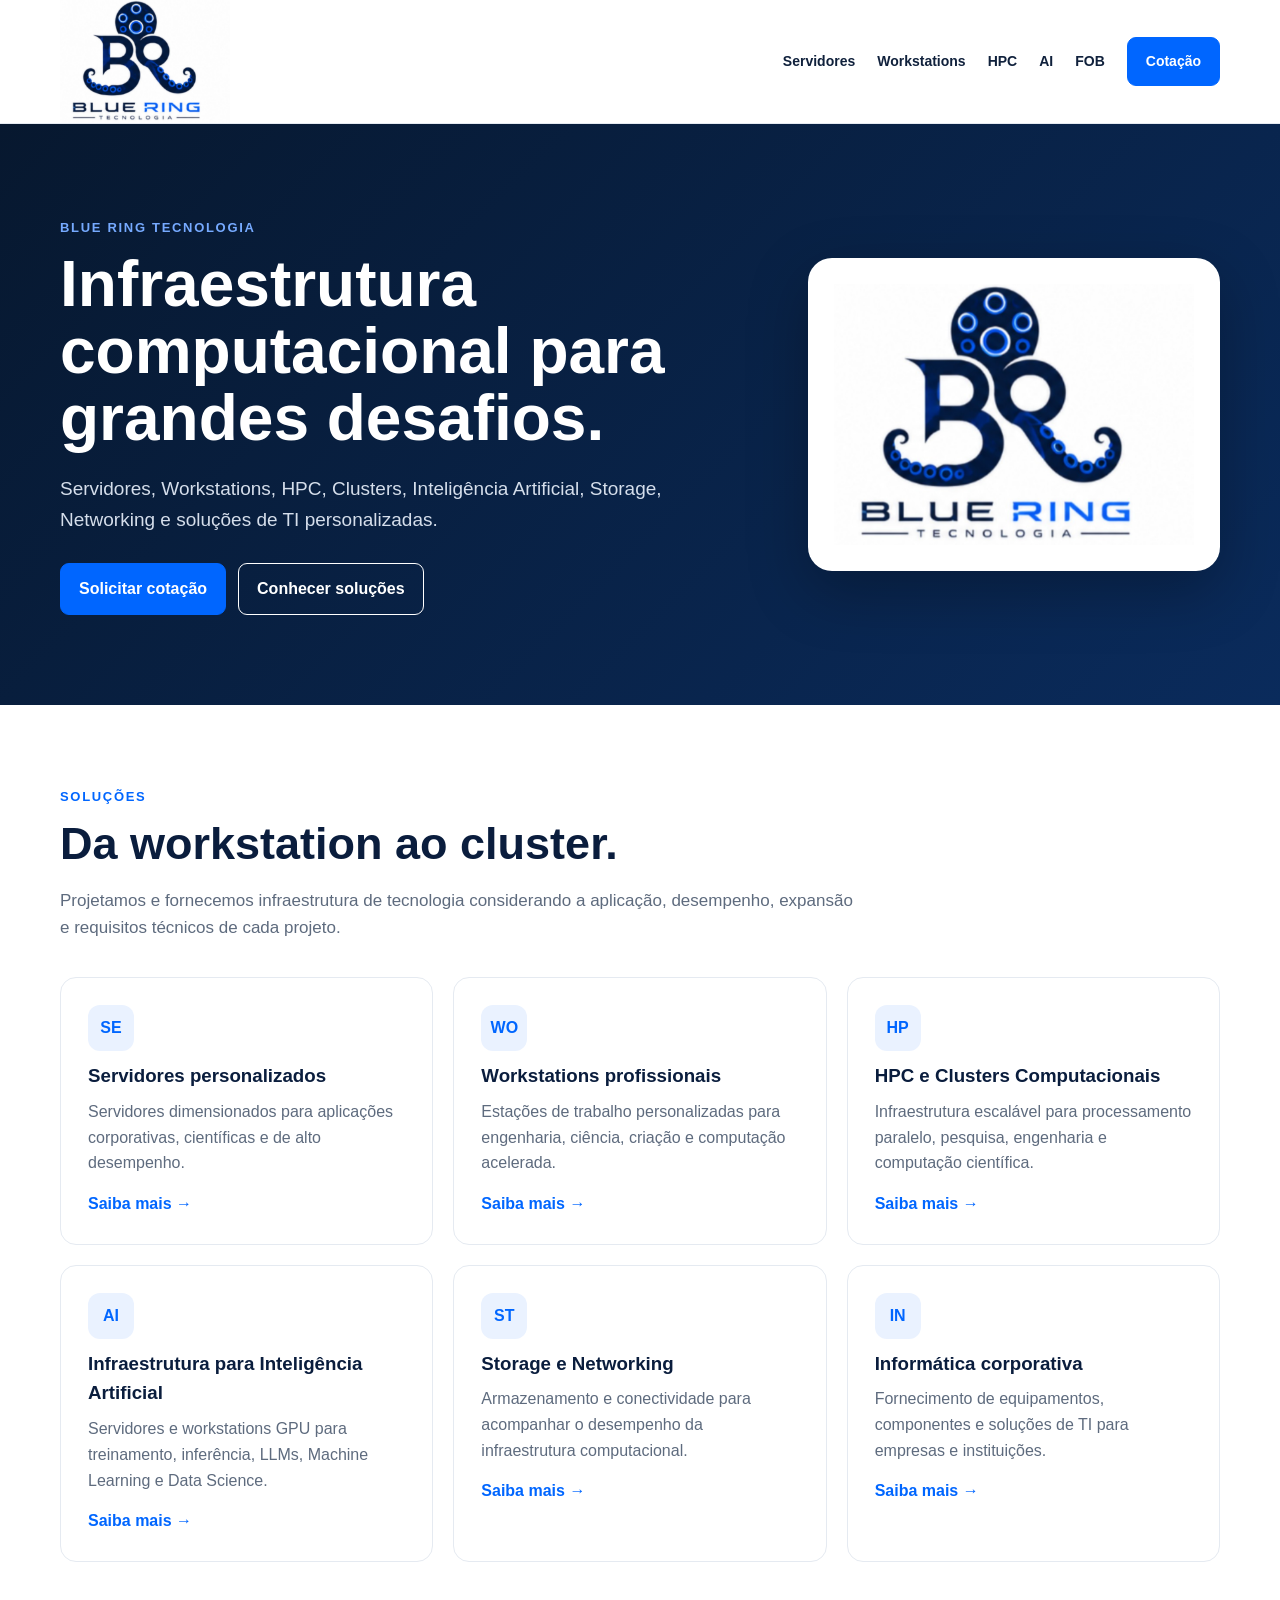
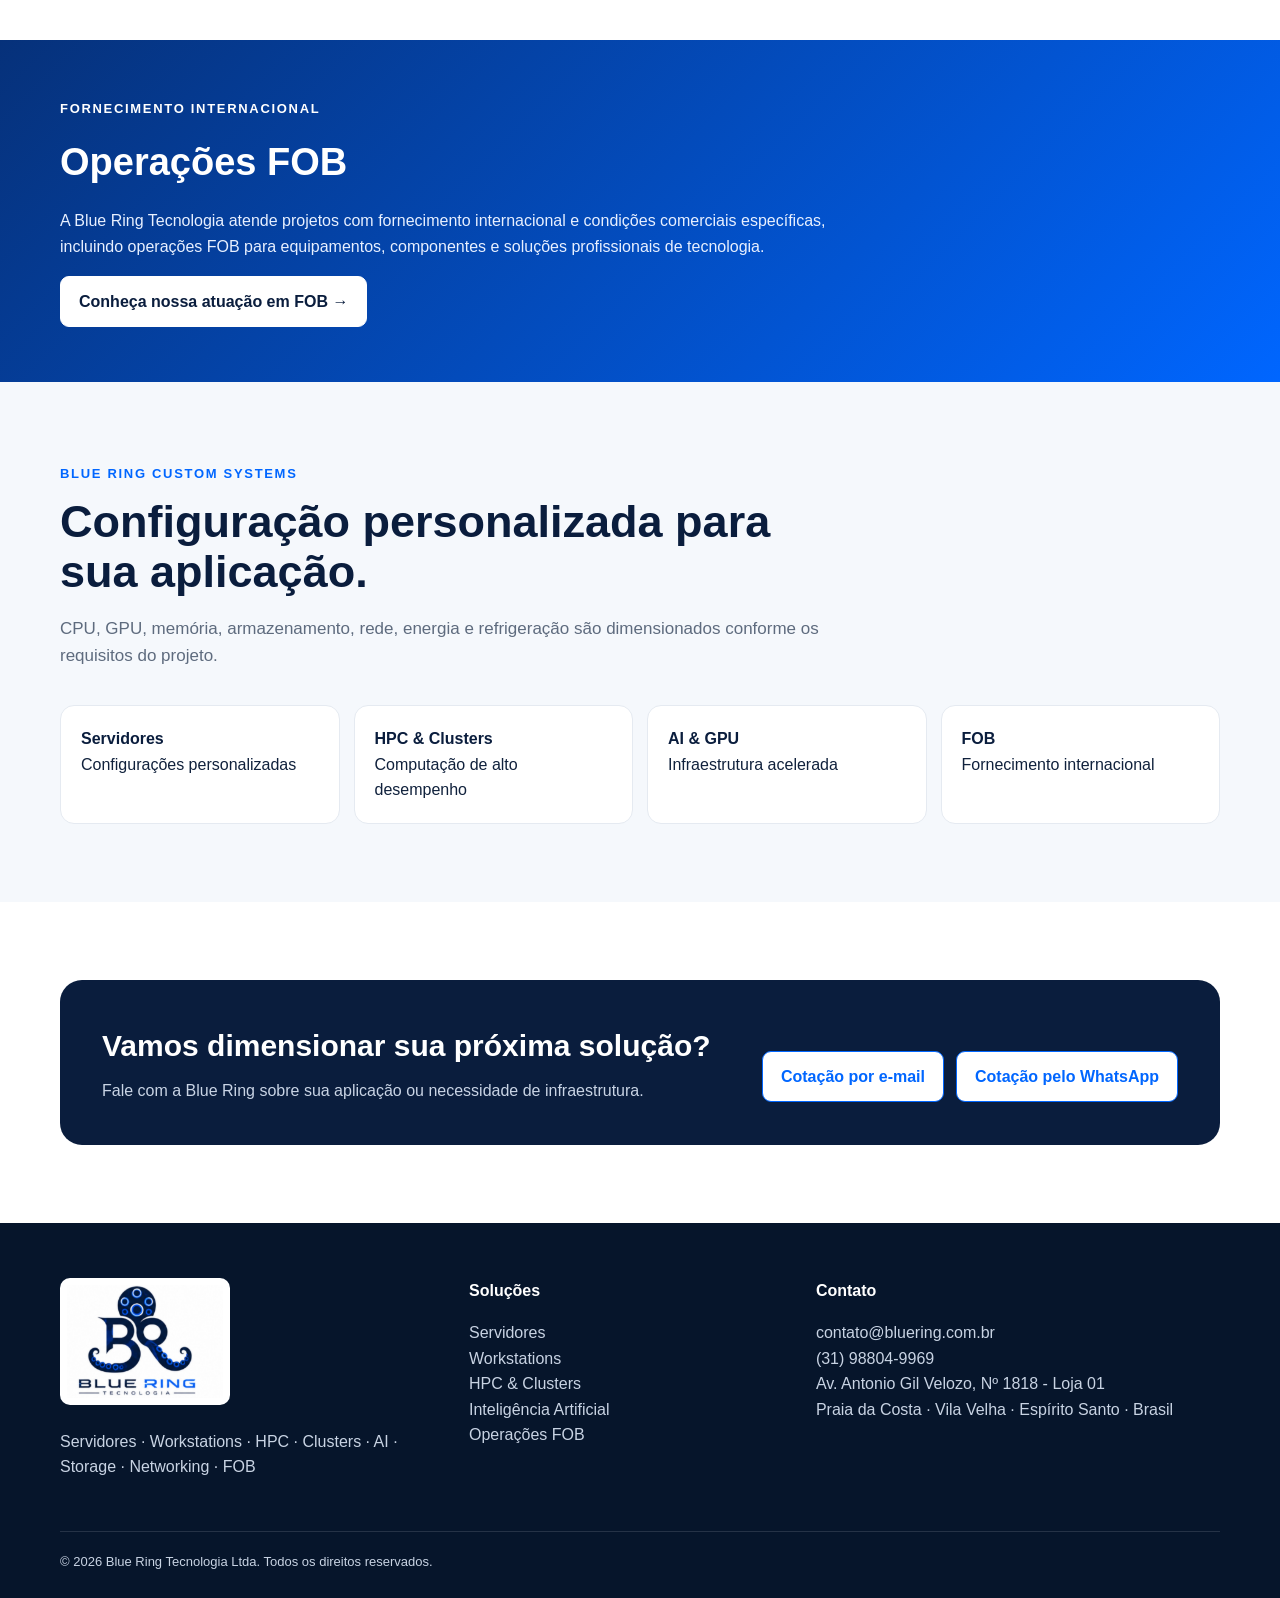
==== index.html @ a85a6a59 "Add files via upload" ====
<!doctype html><html lang="pt-BR"><head><meta charset="utf-8"><meta name="viewport" content="width=device-width,initial-scale=1"><title>Servidores, Workstations, HPC, AI e FOB | Blue Ring Tecnologia</title><meta name="description" content="Blue Ring Tecnologia: servidores, workstations, HPC, clusters, infraestrutura para inteligência artificial, storage, networking, informática e operações FOB."><link rel="canonical" href="https://bluering.com.br/"><link rel="stylesheet" href="/style.css"></head><body><nav class="nav"><div class="wrap navin"><a class="brand" href="/"><img src="/BlueRing_Premium_4096.png" alt="Blue Ring Tecnologia"></a><div class="links"><a href="/servidores/">Servidores</a><a href="/workstations/">Workstations</a><a href="/hpc-clusters/">HPC</a><a href="/inteligencia-artificial/">AI</a><a href="/fornecimento-fob/">FOB</a><a class="btn primary" href="/contato/">Cotação</a></div><button class="menu" aria-label="Abrir menu" onclick="document.querySelector('.mobile').classList.toggle('open')">☰</button><div class="mobile"><a href="/servidores/">Servidores</a><a href="/workstations/">Workstations</a><a href="/hpc-clusters/">HPC & Clusters</a><a href="/inteligencia-artificial/">Inteligência Artificial</a><a href="/storage-networking/">Storage & Networking</a><a href="/fornecimento-fob/">Operações FOB</a><a href="/contato/">Contato / Cotação</a></div></div></nav><header class="hero"><div class="wrap grid2"><div><span class="eyebrow">Blue Ring Tecnologia</span><h1>Infraestrutura computacional para grandes desafios.</h1><p>Servidores, Workstations, HPC, Clusters, Inteligência Artificial, Storage, Networking e soluções de TI personalizadas.</p><div class="actions"><a class="btn primary" href="/contato/">Solicitar cotação</a><a class="btn" style="border-color:#fff;color:#fff;background:transparent" href="/hpc-clusters/">Conhecer soluções</a></div></div><div class="hero-logo"><img src="/BlueRing_Premium_4096.png" alt="Blue Ring Tecnologia"></div></div></header><section class="section"><div class="wrap"><div class="head"><span class="eyebrow">Soluções</span><h2>Da workstation ao cluster.</h2><p>Projetamos e fornecemos infraestrutura de tecnologia considerando a aplicação, desempenho, expansão e requisitos técnicos de cada projeto.</p></div><div class="cards"><article class="card"><div class="icon">SE</div><h3>Servidores personalizados</h3><p>Servidores dimensionados para aplicações corporativas, científicas e de alto desempenho.</p><a class="more" href="/servidores/">Saiba mais →</a></article><article class="card"><div class="icon">WO</div><h3>Workstations profissionais</h3><p>Estações de trabalho personalizadas para engenharia, ciência, criação e computação acelerada.</p><a class="more" href="/workstations/">Saiba mais →</a></article><article class="card"><div class="icon">HP</div><h3>HPC e Clusters Computacionais</h3><p>Infraestrutura escalável para processamento paralelo, pesquisa, engenharia e computação científica.</p><a class="more" href="/hpc-clusters/">Saiba mais →</a></article><article class="card"><div class="icon">AI</div><h3>Infraestrutura para Inteligência Artificial</h3><p>Servidores e workstations GPU para treinamento, inferência, LLMs, Machine Learning e Data Science.</p><a class="more" href="/inteligencia-artificial/">Saiba mais →</a></article><article class="card"><div class="icon">ST</div><h3>Storage e Networking</h3><p>Armazenamento e conectividade para acompanhar o desempenho da infraestrutura computacional.</p><a class="more" href="/storage-networking/">Saiba mais →</a></article><article class="card"><div class="icon">IN</div><h3>Informática corporativa</h3><p>Fornecimento de equipamentos, componentes e soluções de TI para empresas e instituições.</p><a class="more" href="/informatica-corporativa/">Saiba mais →</a></article></div></div></section><section class="fob-band"><div class="wrap"><span class="eyebrow" style="color:#fff">Fornecimento internacional</span><h2>Operações FOB</h2><p>A Blue Ring Tecnologia atende projetos com fornecimento internacional e condições comerciais específicas, incluindo operações FOB para equipamentos, componentes e soluções profissionais de tecnologia.</p><a class="btn" href="/fornecimento-fob/">Conheça nossa atuação em FOB →</a></div></section><section class="section soft"><div class="wrap"><div class="head"><span class="eyebrow">Blue Ring Custom Systems</span><h2>Configuração personalizada para sua aplicação.</h2><p>CPU, GPU, memória, armazenamento, rede, energia e refrigeração são dimensionados conforme os requisitos do projeto.</p></div><div class="facts"><div class="fact"><b>Servidores</b><span>Configurações personalizadas</span></div><div class="fact"><b>HPC & Clusters</b><span>Computação de alto desempenho</span></div><div class="fact"><b>AI & GPU</b><span>Infraestrutura acelerada</span></div><div class="fact"><b>FOB</b><span>Fornecimento internacional</span></div></div></div></section><section class="section"><div class="wrap"><div class="cta"><div><h2>Vamos dimensionar sua próxima solução?</h2><p>Fale com a Blue Ring sobre sua aplicação ou necessidade de infraestrutura.</p></div><div class="actions"><a class="btn" href="mailto:contato@bluering.com.br?subject=Solicitação de Cotação - Blue Ring Tecnologia">Cotação por e-mail</a><a class="btn" href="https://wa.me/5531988049969?text=Olá%2C%20Blue%20Ring%20Tecnologia!%20Gostaria%20de%20solicitar%20uma%20cotação." target="_blank">Cotação pelo WhatsApp</a></div></div></div></section><footer><div class="wrap"><div class="foot"><div><a href="/"><img src="/BlueRing_Premium_4096.png" alt="Blue Ring Tecnologia"></a><p>Servidores · Workstations · HPC · Clusters · AI · Storage · Networking · FOB</p></div><div><strong>Soluções</strong><p><a href="/servidores/">Servidores</a><br><a href="/workstations/">Workstations</a><br><a href="/hpc-clusters/">HPC & Clusters</a><br><a href="/inteligencia-artificial/">Inteligência Artificial</a><br><a href="/fornecimento-fob/">Operações FOB</a></p></div><div><strong>Contato</strong><p><a href="mailto:contato@bluering.com.br">contato@bluering.com.br</a><br><a href="https://wa.me/5531988049969">(31) 98804-9969</a><br>Av. Antonio Gil Velozo, Nº 1818 - Loja 01<br>Praia da Costa · Vila Velha · Espírito Santo · Brasil</p></div></div><div class="copyright">© 2026 Blue Ring Tecnologia Ltda. Todos os direitos reservados.</div></div></footer></body></html>
---- style.css ----
:root{--navy:#0A1D3D;--blue:#0066FF;--ink:#10213c;--muted:#5e6b7e;--line:#e5eaf1;--soft:#f5f8fc;--white:#fff}*{box-sizing:border-box}html{scroll-behavior:smooth}body{margin:0;font-family:Inter,Arial,sans-serif;color:var(--ink);line-height:1.6;background:#fff}a{color:inherit;text-decoration:none}.wrap{width:min(1160px,calc(100% - 40px));margin:auto}.nav{position:sticky;top:0;z-index:20;background:rgba(255,255,255,.96);border-bottom:1px solid var(--line);backdrop-filter:blur(10px)}.navin{min-height:82px;display:flex;align-items:center;gap:24px}.brand img{width:170px;display:block}.links{margin-left:auto;display:flex;align-items:center;gap:22px;font-size:14px;font-weight:700}.links a:hover{color:var(--blue)}.btn{display:inline-flex;align-items:center;justify-content:center;padding:12px 18px;border-radius:9px;border:1px solid var(--blue);font-weight:800;color:var(--blue);background:#fff}.btn.primary{background:var(--blue);color:#fff}.hero{background:linear-gradient(135deg,#07182f,#0a2b5c);color:#fff;padding:90px 0}.hero .grid2{display:grid;grid-template-columns:1.25fr .75fr;gap:60px;align-items:center}.eyebrow{display:inline-block;color:var(--blue);font-size:13px;letter-spacing:.13em;text-transform:uppercase;font-weight:900;margin-bottom:12px}.hero .eyebrow{color:#76aaff}.hero h1,.pagehero h1{font-size:clamp(38px,5vw,64px);line-height:1.05;margin:0 0 22px}.hero p,.pagehero p{font-size:19px;color:#d5deeb;max-width:760px}.hero-logo{background:#fff;border-radius:24px;padding:26px;box-shadow:0 20px 60px #0004}.hero-logo img{width:100%;display:block}.actions{display:flex;gap:12px;flex-wrap:wrap;margin-top:28px}.section{padding:78px 0}.soft{background:var(--soft)}.head{max-width:800px;margin-bottom:36px}.head h2{font-size:clamp(30px,4vw,45px);line-height:1.12;margin:0 0 14px;color:var(--navy)}.head p{color:var(--muted);font-size:17px}.cards{display:grid;grid-template-columns:repeat(3,1fr);gap:20px}.card{border:1px solid var(--line);border-radius:16px;padding:27px;background:#fff}.card h3{color:var(--navy);margin:10px 0 8px}.card p{color:var(--muted);margin:0 0 15px}.card .more{color:var(--blue);font-weight:800}.icon{width:46px;height:46px;border-radius:12px;background:#eaf2ff;color:var(--blue);display:grid;place-items:center;font-weight:900}.pagehero{background:linear-gradient(135deg,#07182f,#0b326c);color:#fff;padding:74px 0}.breadcrumbs{font-size:13px;color:#aac0dd;margin-bottom:18px}.content{display:grid;grid-template-columns:1fr 320px;gap:54px}.prose h2{color:var(--navy);font-size:31px;margin:38px 0 12px}.prose h3{color:var(--navy);font-size:21px;margin:25px 0 7px}.prose p,.prose li{color:#4e5d70}.prose ul{padding-left:22px}.aside{border:1px solid var(--line);border-radius:16px;padding:24px;height:max-content;position:sticky;top:110px}.aside h3{margin-top:0;color:var(--navy)}.aside a{display:block;padding:9px 0;border-bottom:1px solid var(--line);font-weight:700}.aside a:last-child{border:0}.aside a:hover{color:var(--blue)}.highlight{border-left:4px solid var(--blue);background:#f1f6ff;padding:20px 24px;margin:28px 0;border-radius:0 12px 12px 0}.cta{background:var(--navy);color:#fff;border-radius:22px;padding:42px;display:flex;justify-content:space-between;gap:30px;align-items:center}.cta h2{margin:0 0 8px;font-size:30px}.cta p{margin:0;color:#c9d4e5}.cta .btn{background:#fff}.fob-band{background:linear-gradient(135deg,#06317a,#0066ff);color:#fff;padding:55px 0}.fob-band h2{font-size:38px;margin:0 0 10px}.fob-band p{max-width:800px;color:#e8f0ff}.fob-band .btn{border-color:#fff;color:var(--navy);background:#fff}.facts{display:grid;grid-template-columns:repeat(4,1fr);gap:14px}.fact{padding:20px;border:1px solid var(--line);border-radius:14px;background:#fff}.fact b{display:block;color:var(--navy)}footer{background:#06152b;color:#c8d3e3;padding:55px 0 25px}.foot{display:grid;grid-template-columns:1.2fr 1fr 1.3fr;gap:36px}.foot img{width:170px;background:#fff;border-radius:10px;padding:7px}.foot strong{color:#fff}.foot a:hover{color:#fff}.copyright{border-top:1px solid #ffffff20;margin-top:35px;padding-top:20px;font-size:13px}.menu{display:none;margin-left:auto;border:0;background:none;font-size:27px}.mobile{display:none}.mobile.open{display:flex;position:absolute;left:0;right:0;top:82px;background:#fff;padding:20px;flex-direction:column;gap:14px;border-bottom:1px solid var(--line)}@media(max-width:900px){.links{display:none}.menu{display:block}.hero .grid2,.content{grid-template-columns:1fr}.hero-logo{max-width:500px}.cards{grid-template-columns:1fr 1fr}.facts{grid-template-columns:1fr 1fr}.aside{position:static}.foot{grid-template-columns:1fr}.cta{align-items:flex-start;flex-direction:column}}@media(max-width:600px){.wrap{width:min(100% - 28px,1160px)}.hero,.pagehero{padding:60px 0}.cards,.facts{grid-template-columns:1fr}.brand img{width:145px}.cta{padding:28px}.section{padding:58px 0}}
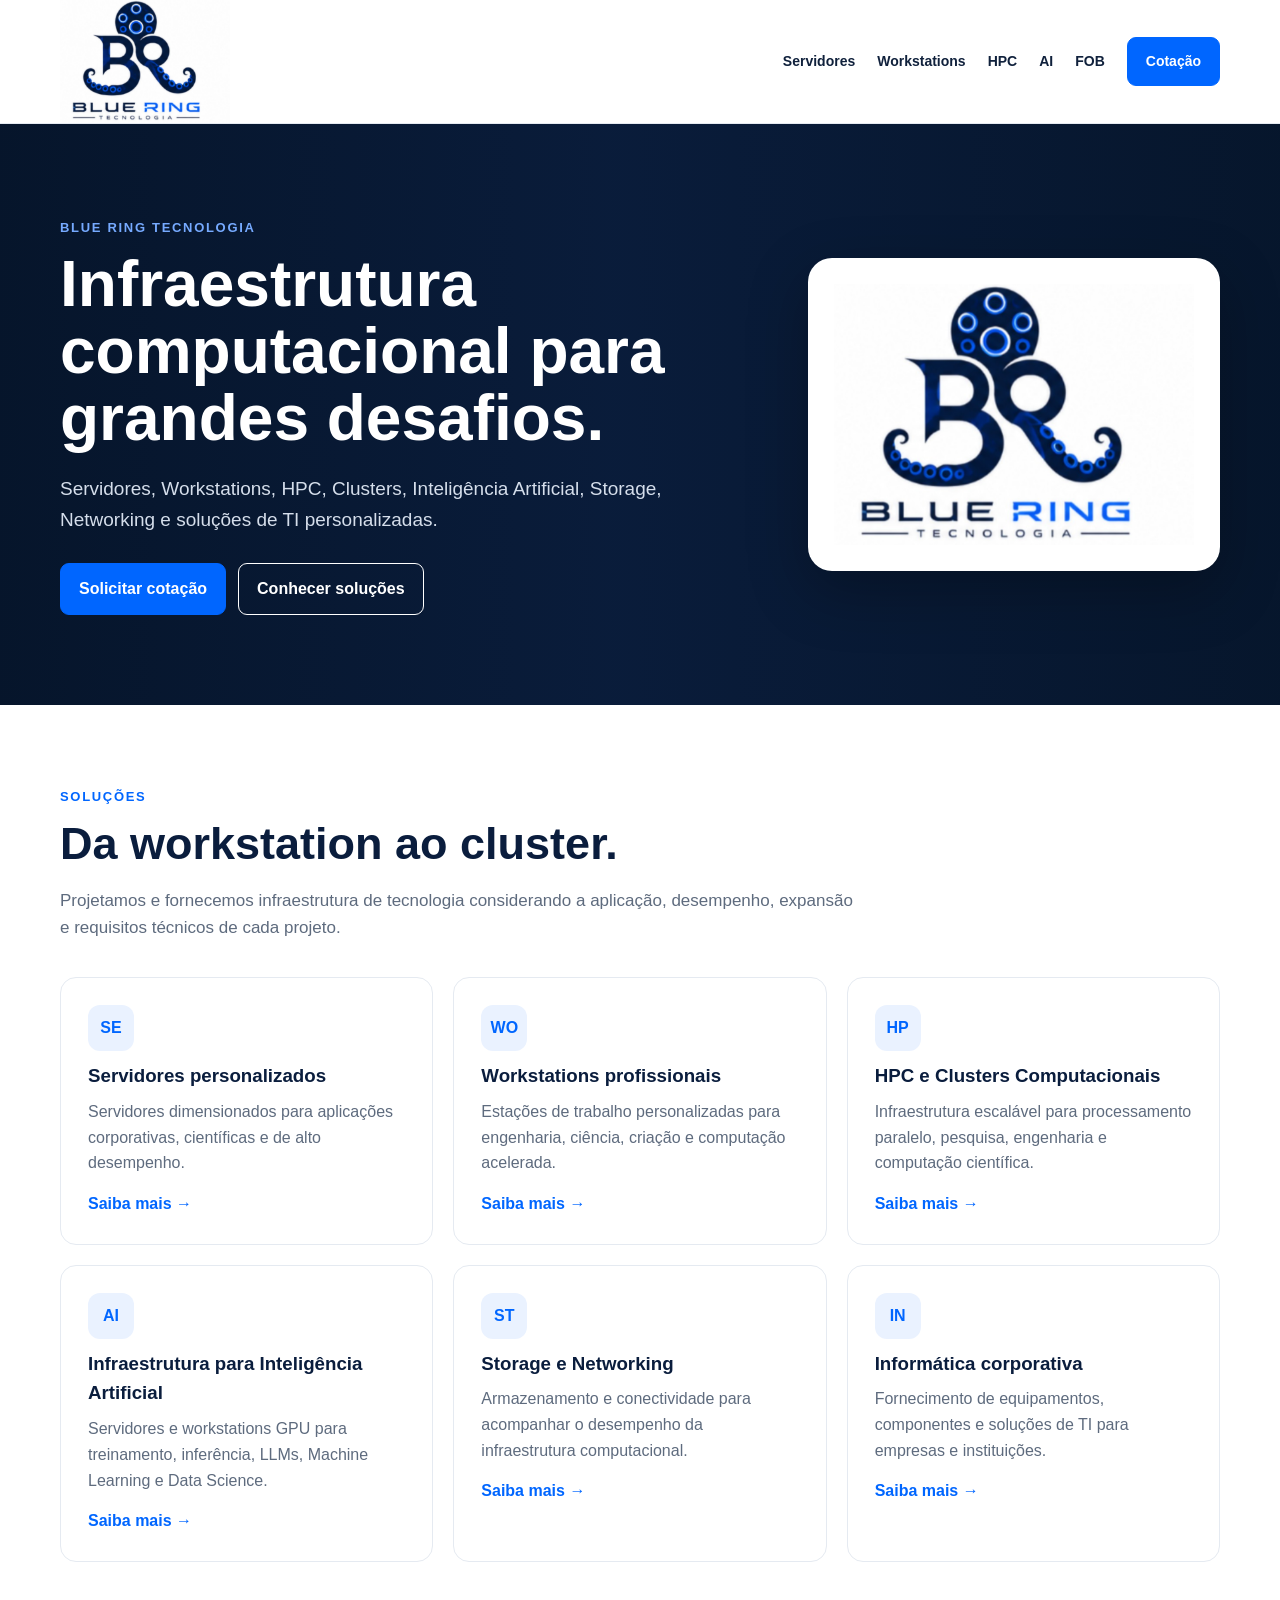
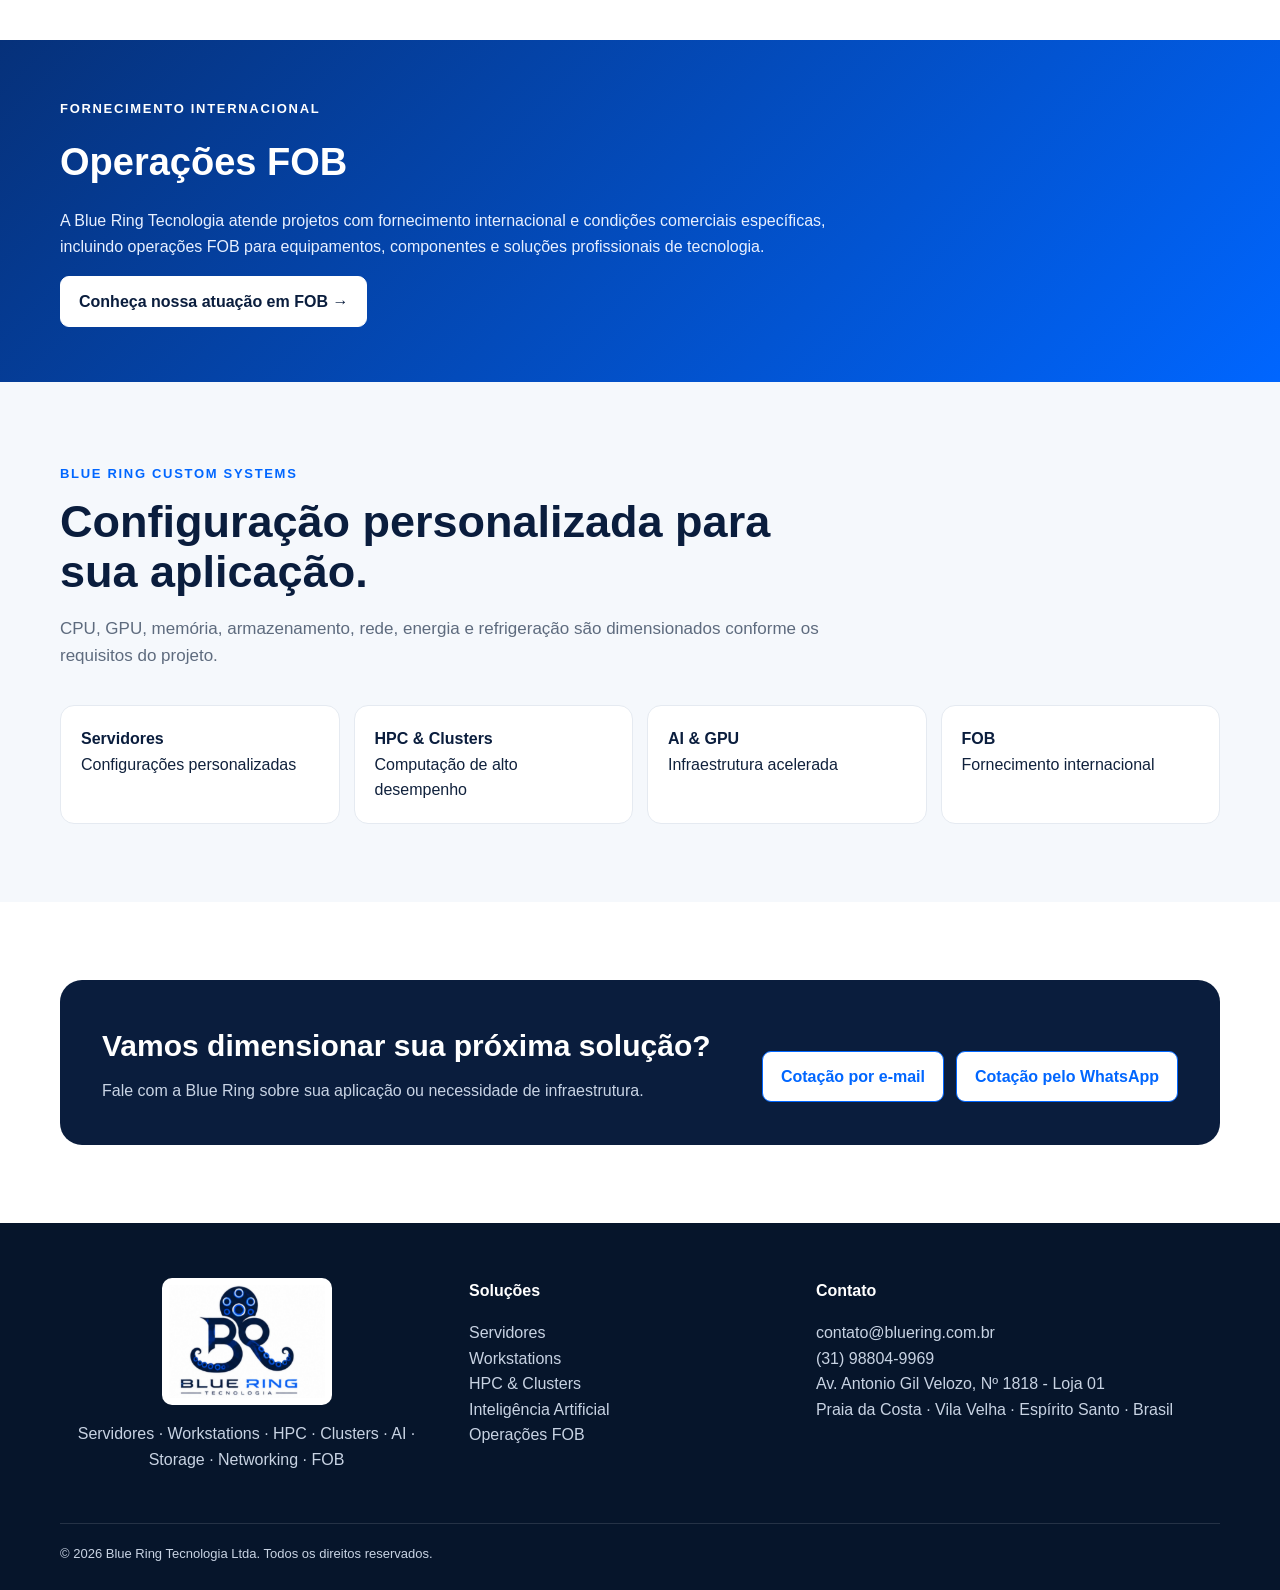
==== commit 02a5c4fe: "up video" ====
--- a/index.html
+++ b/index.html
@@ -1 +1 @@
-<!doctype html><html lang="pt-BR"><head><meta charset="utf-8"><meta name="viewport" content="width=device-width,initial-scale=1"><title>Servidores, Workstations, HPC, AI e FOB | Blue Ring Tecnologia</title><meta name="description" content="Blue Ring Tecnologia: servidores, workstations, HPC, clusters, infraestrutura para inteligência artificial, storage, networking, informática e operações FOB."><link rel="canonical" href="https://bluering.com.br/"><link rel="stylesheet" href="/style.css"></head><body><nav class="nav"><div class="wrap navin"><a class="brand" href="/"><img src="/BlueRing_Premium_4096.png" alt="Blue Ring Tecnologia"></a><div class="links"><a href="/servidores/">Servidores</a><a href="/workstations/">Workstations</a><a href="/hpc-clusters/">HPC</a><a href="/inteligencia-artificial/">AI</a><a href="/fornecimento-fob/">FOB</a><a class="btn primary" href="/contato/">Cotação</a></div><button class="menu" aria-label="Abrir menu" onclick="document.querySelector('.mobile').classList.toggle('open')">☰</button><div class="mobile"><a href="/servidores/">Servidores</a><a href="/workstations/">Workstations</a><a href="/hpc-clusters/">HPC & Clusters</a><a href="/inteligencia-artificial/">Inteligência Artificial</a><a href="/storage-networking/">Storage & Networking</a><a href="/fornecimento-fob/">Operações FOB</a><a href="/contato/">Contato / Cotação</a></div></div></nav><header class="hero"><div class="wrap grid2"><div><span class="eyebrow">Blue Ring Tecnologia</span><h1>Infraestrutura computacional para grandes desafios.</h1><p>Servidores, Workstations, HPC, Clusters, Inteligência Artificial, Storage, Networking e soluções de TI personalizadas.</p><div class="actions"><a class="btn primary" href="/contato/">Solicitar cotação</a><a class="btn" style="border-color:#fff;color:#fff;background:transparent" href="/hpc-clusters/">Conhecer soluções</a></div></div><div class="hero-logo"><img src="/BlueRing_Premium_4096.png" alt="Blue Ring Tecnologia"></div></div></header><section class="section"><div class="wrap"><div class="head"><span class="eyebrow">Soluções</span><h2>Da workstation ao cluster.</h2><p>Projetamos e fornecemos infraestrutura de tecnologia considerando a aplicação, desempenho, expansão e requisitos técnicos de cada projeto.</p></div><div class="cards"><article class="card"><div class="icon">SE</div><h3>Servidores personalizados</h3><p>Servidores dimensionados para aplicações corporativas, científicas e de alto desempenho.</p><a class="more" href="/servidores/">Saiba mais →</a></article><article class="card"><div class="icon">WO</div><h3>Workstations profissionais</h3><p>Estações de trabalho personalizadas para engenharia, ciência, criação e computação acelerada.</p><a class="more" href="/workstations/">Saiba mais →</a></article><article class="card"><div class="icon">HP</div><h3>HPC e Clusters Computacionais</h3><p>Infraestrutura escalável para processamento paralelo, pesquisa, engenharia e computação científica.</p><a class="more" href="/hpc-clusters/">Saiba mais →</a></article><article class="card"><div class="icon">AI</div><h3>Infraestrutura para Inteligência Artificial</h3><p>Servidores e workstations GPU para treinamento, inferência, LLMs, Machine Learning e Data Science.</p><a class="more" href="/inteligencia-artificial/">Saiba mais →</a></article><article class="card"><div class="icon">ST</div><h3>Storage e Networking</h3><p>Armazenamento e conectividade para acompanhar o desempenho da infraestrutura computacional.</p><a class="more" href="/storage-networking/">Saiba mais →</a></article><article class="card"><div class="icon">IN</div><h3>Informática corporativa</h3><p>Fornecimento de equipamentos, componentes e soluções de TI para empresas e instituições.</p><a class="more" href="/informatica-corporativa/">Saiba mais →</a></article></div></div></section><section class="fob-band"><div class="wrap"><span class="eyebrow" style="color:#fff">Fornecimento internacional</span><h2>Operações FOB</h2><p>A Blue Ring Tecnologia atende projetos com fornecimento internacional e condições comerciais específicas, incluindo operações FOB para equipamentos, componentes e soluções profissionais de tecnologia.</p><a class="btn" href="/fornecimento-fob/">Conheça nossa atuação em FOB →</a></div></section><section class="section soft"><div class="wrap"><div class="head"><span class="eyebrow">Blue Ring Custom Systems</span><h2>Configuração personalizada para sua aplicação.</h2><p>CPU, GPU, memória, armazenamento, rede, energia e refrigeração são dimensionados conforme os requisitos do projeto.</p></div><div class="facts"><div class="fact"><b>Servidores</b><span>Configurações personalizadas</span></div><div class="fact"><b>HPC & Clusters</b><span>Computação de alto desempenho</span></div><div class="fact"><b>AI & GPU</b><span>Infraestrutura acelerada</span></div><div class="fact"><b>FOB</b><span>Fornecimento internacional</span></div></div></div></section><section class="section"><div class="wrap"><div class="cta"><div><h2>Vamos dimensionar sua próxima solução?</h2><p>Fale com a Blue Ring sobre sua aplicação ou necessidade de infraestrutura.</p></div><div class="actions"><a class="btn" href="mailto:contato@bluering.com.br?subject=Solicitação de Cotação - Blue Ring Tecnologia">Cotação por e-mail</a><a class="btn" href="https://wa.me/5531988049969?text=Olá%2C%20Blue%20Ring%20Tecnologia!%20Gostaria%20de%20solicitar%20uma%20cotação." target="_blank">Cotação pelo WhatsApp</a></div></div></div></section><footer><div class="wrap"><div class="foot"><div><a href="/"><img src="/BlueRing_Premium_4096.png" alt="Blue Ring Tecnologia"></a><p>Servidores · Workstations · HPC · Clusters · AI · Storage · Networking · FOB</p></div><div><strong>Soluções</strong><p><a href="/servidores/">Servidores</a><br><a href="/workstations/">Workstations</a><br><a href="/hpc-clusters/">HPC & Clusters</a><br><a href="/inteligencia-artificial/">Inteligência Artificial</a><br><a href="/fornecimento-fob/">Operações FOB</a></p></div><div><strong>Contato</strong><p><a href="mailto:contato@bluering.com.br">contato@bluering.com.br</a><br><a href="https://wa.me/5531988049969">(31) 98804-9969</a><br>Av. Antonio Gil Velozo, Nº 1818 - Loja 01<br>Praia da Costa · Vila Velha · Espírito Santo · Brasil</p></div></div><div class="copyright">© 2026 Blue Ring Tecnologia Ltda. Todos os direitos reservados.</div></div></footer></body></html>+<!doctype html><html lang="pt-BR"><head><meta charset="utf-8"><meta name="viewport" content="width=device-width,initial-scale=1"><title>Servidores, Workstations, HPC, AI e FOB | Blue Ring Tecnologia</title><meta name="description" content="Blue Ring Tecnologia: servidores, workstations, HPC, clusters, infraestrutura para inteligência artificial, storage, networking, informática e operações FOB."><link rel="canonical" href="https://bluering.com.br/"><link rel="stylesheet" href="./style.css"></head><body><nav class="nav"><div class="wrap navin"><a class="brand" href="./"><img src="./BlueRing_Premium_4096.png" alt="Blue Ring Tecnologia"></a><div class="links"><a href="./servidores/">Servidores</a><a href="./workstations/">Workstations</a><a href="./hpc-clusters/">HPC</a><a href="./inteligencia-artificial/">AI</a><a href="./fornecimento-fob/">FOB</a><a class="btn primary" href="./contato/">Cotação</a></div><button class="menu" aria-label="Abrir menu" onclick="document.querySelector('.mobile').classList.toggle('open')">☰</button><div class="mobile"><a href="./servidores/">Servidores</a><a href="./workstations/">Workstations</a><a href="./hpc-clusters/">HPC & Clusters</a><a href="./inteligencia-artificial/">Inteligência Artificial</a><a href="./storage-networking/">Storage & Networking</a><a href="./fornecimento-fob/">Operações FOB</a><a href="./contato/">Contato / Cotação</a></div></div></nav><header class="hero hero-video"><video class="hero-bg-video" autoplay muted loop playsinline preload="metadata" aria-hidden="true"><source src="./server-rack-hero.mp4" type="video/mp4"></video><div class="hero-overlay"></div><div class="wrap grid2 hero-content"><div><span class="eyebrow">Blue Ring Tecnologia</span><h1>Infraestrutura computacional para grandes desafios.</h1><p>Servidores, Workstations, HPC, Clusters, Inteligência Artificial, Storage, Networking e soluções de TI personalizadas.</p><div class="actions"><a class="btn primary" href="./contato/">Solicitar cotação</a><a class="btn" style="border-color:#fff;color:#fff;background:transparent" href="./hpc-clusters/">Conhecer soluções</a></div></div><div class="hero-logo"><img src="./BlueRing_Premium_4096.png" alt="Blue Ring Tecnologia"></div></div></header><section class="section"><div class="wrap"><div class="head"><span class="eyebrow">Soluções</span><h2>Da workstation ao cluster.</h2><p>Projetamos e fornecemos infraestrutura de tecnologia considerando a aplicação, desempenho, expansão e requisitos técnicos de cada projeto.</p></div><div class="cards"><article class="card"><div class="icon">SE</div><h3>Servidores personalizados</h3><p>Servidores dimensionados para aplicações corporativas, científicas e de alto desempenho.</p><a class="more" href="./servidores/">Saiba mais →</a></article><article class="card"><div class="icon">WO</div><h3>Workstations profissionais</h3><p>Estações de trabalho personalizadas para engenharia, ciência, criação e computação acelerada.</p><a class="more" href="./workstations/">Saiba mais →</a></article><article class="card"><div class="icon">HP</div><h3>HPC e Clusters Computacionais</h3><p>Infraestrutura escalável para processamento paralelo, pesquisa, engenharia e computação científica.</p><a class="more" href="./hpc-clusters/">Saiba mais →</a></article><article class="card"><div class="icon">AI</div><h3>Infraestrutura para Inteligência Artificial</h3><p>Servidores e workstations GPU para treinamento, inferência, LLMs, Machine Learning e Data Science.</p><a class="more" href="./inteligencia-artificial/">Saiba mais →</a></article><article class="card"><div class="icon">ST</div><h3>Storage e Networking</h3><p>Armazenamento e conectividade para acompanhar o desempenho da infraestrutura computacional.</p><a class="more" href="./storage-networking/">Saiba mais →</a></article><article class="card"><div class="icon">IN</div><h3>Informática corporativa</h3><p>Fornecimento de equipamentos, componentes e soluções de TI para empresas e instituições.</p><a class="more" href="./informatica-corporativa/">Saiba mais →</a></article></div></div></section><section class="fob-band"><div class="wrap"><span class="eyebrow" style="color:#fff">Fornecimento internacional</span><h2>Operações FOB</h2><p>A Blue Ring Tecnologia atende projetos com fornecimento internacional e condições comerciais específicas, incluindo operações FOB para equipamentos, componentes e soluções profissionais de tecnologia.</p><a class="btn" href="./fornecimento-fob/">Conheça nossa atuação em FOB →</a></div></section><section class="section soft"><div class="wrap"><div class="head"><span class="eyebrow">Blue Ring Custom Systems</span><h2>Configuração personalizada para sua aplicação.</h2><p>CPU, GPU, memória, armazenamento, rede, energia e refrigeração são dimensionados conforme os requisitos do projeto.</p></div><div class="facts"><div class="fact"><b>Servidores</b><span>Configurações personalizadas</span></div><div class="fact"><b>HPC & Clusters</b><span>Computação de alto desempenho</span></div><div class="fact"><b>AI & GPU</b><span>Infraestrutura acelerada</span></div><div class="fact"><b>FOB</b><span>Fornecimento internacional</span></div></div></div></section><section class="section"><div class="wrap"><div class="cta"><div><h2>Vamos dimensionar sua próxima solução?</h2><p>Fale com a Blue Ring sobre sua aplicação ou necessidade de infraestrutura.</p></div><div class="actions"><a class="btn" href="mailto:contato@bluering.com.br?subject=Solicitação de Cotação - Blue Ring Tecnologia">Cotação por e-mail</a><a class="btn" href="https://wa.me/5531988049969?text=Olá%2C%20Blue%20Ring%20Tecnologia!%20Gostaria%20de%20solicitar%20uma%20cotação." target="_blank">Cotação pelo WhatsApp</a></div></div></div></section><footer><div class="wrap"><div class="foot"><div><a href="./"><img src="./BlueRing_Premium_4096.png" alt="Blue Ring Tecnologia"></a><p>Servidores · Workstations · HPC · Clusters · AI · Storage · Networking · FOB</p></div><div><strong>Soluções</strong><p><a href="./servidores/">Servidores</a><br><a href="./workstations/">Workstations</a><br><a href="./hpc-clusters/">HPC & Clusters</a><br><a href="./inteligencia-artificial/">Inteligência Artificial</a><br><a href="./fornecimento-fob/">Operações FOB</a></p></div><div><strong>Contato</strong><p><a href="mailto:contato@bluering.com.br">contato@bluering.com.br</a><br><a href="https://wa.me/5531988049969">(31) 98804-9969</a><br>Av. Antonio Gil Velozo, Nº 1818 - Loja 01<br>Praia da Costa · Vila Velha · Espírito Santo · Brasil</p></div></div><div class="copyright">© 2026 Blue Ring Tecnologia Ltda. Todos os direitos reservados.</div></div></footer></body></html>
--- a/style.css
+++ b/style.css
@@ -1,2 +1,13 @@
 
 :root{--navy:#0A1D3D;--blue:#0066FF;--ink:#10213c;--muted:#5e6b7e;--line:#e5eaf1;--soft:#f5f8fc;--white:#fff}*{box-sizing:border-box}html{scroll-behavior:smooth}body{margin:0;font-family:Inter,Arial,sans-serif;color:var(--ink);line-height:1.6;background:#fff}a{color:inherit;text-decoration:none}.wrap{width:min(1160px,calc(100% - 40px));margin:auto}.nav{position:sticky;top:0;z-index:20;background:rgba(255,255,255,.96);border-bottom:1px solid var(--line);backdrop-filter:blur(10px)}.navin{min-height:82px;display:flex;align-items:center;gap:24px}.brand img{width:170px;display:block}.links{margin-left:auto;display:flex;align-items:center;gap:22px;font-size:14px;font-weight:700}.links a:hover{color:var(--blue)}.btn{display:inline-flex;align-items:center;justify-content:center;padding:12px 18px;border-radius:9px;border:1px solid var(--blue);font-weight:800;color:var(--blue);background:#fff}.btn.primary{background:var(--blue);color:#fff}.hero{background:linear-gradient(135deg,#07182f,#0a2b5c);color:#fff;padding:90px 0}.hero .grid2{display:grid;grid-template-columns:1.25fr .75fr;gap:60px;align-items:center}.eyebrow{display:inline-block;color:var(--blue);font-size:13px;letter-spacing:.13em;text-transform:uppercase;font-weight:900;margin-bottom:12px}.hero .eyebrow{color:#76aaff}.hero h1,.pagehero h1{font-size:clamp(38px,5vw,64px);line-height:1.05;margin:0 0 22px}.hero p,.pagehero p{font-size:19px;color:#d5deeb;max-width:760px}.hero-logo{background:#fff;border-radius:24px;padding:26px;box-shadow:0 20px 60px #0004}.hero-logo img{width:100%;display:block}.actions{display:flex;gap:12px;flex-wrap:wrap;margin-top:28px}.section{padding:78px 0}.soft{background:var(--soft)}.head{max-width:800px;margin-bottom:36px}.head h2{font-size:clamp(30px,4vw,45px);line-height:1.12;margin:0 0 14px;color:var(--navy)}.head p{color:var(--muted);font-size:17px}.cards{display:grid;grid-template-columns:repeat(3,1fr);gap:20px}.card{border:1px solid var(--line);border-radius:16px;padding:27px;background:#fff}.card h3{color:var(--navy);margin:10px 0 8px}.card p{color:var(--muted);margin:0 0 15px}.card .more{color:var(--blue);font-weight:800}.icon{width:46px;height:46px;border-radius:12px;background:#eaf2ff;color:var(--blue);display:grid;place-items:center;font-weight:900}.pagehero{background:linear-gradient(135deg,#07182f,#0b326c);color:#fff;padding:74px 0}.breadcrumbs{font-size:13px;color:#aac0dd;margin-bottom:18px}.content{display:grid;grid-template-columns:1fr 320px;gap:54px}.prose h2{color:var(--navy);font-size:31px;margin:38px 0 12px}.prose h3{color:var(--navy);font-size:21px;margin:25px 0 7px}.prose p,.prose li{color:#4e5d70}.prose ul{padding-left:22px}.aside{border:1px solid var(--line);border-radius:16px;padding:24px;height:max-content;position:sticky;top:110px}.aside h3{margin-top:0;color:var(--navy)}.aside a{display:block;padding:9px 0;border-bottom:1px solid var(--line);font-weight:700}.aside a:last-child{border:0}.aside a:hover{color:var(--blue)}.highlight{border-left:4px solid var(--blue);background:#f1f6ff;padding:20px 24px;margin:28px 0;border-radius:0 12px 12px 0}.cta{background:var(--navy);color:#fff;border-radius:22px;padding:42px;display:flex;justify-content:space-between;gap:30px;align-items:center}.cta h2{margin:0 0 8px;font-size:30px}.cta p{margin:0;color:#c9d4e5}.cta .btn{background:#fff}.fob-band{background:linear-gradient(135deg,#06317a,#0066ff);color:#fff;padding:55px 0}.fob-band h2{font-size:38px;margin:0 0 10px}.fob-band p{max-width:800px;color:#e8f0ff}.fob-band .btn{border-color:#fff;color:var(--navy);background:#fff}.facts{display:grid;grid-template-columns:repeat(4,1fr);gap:14px}.fact{padding:20px;border:1px solid var(--line);border-radius:14px;background:#fff}.fact b{display:block;color:var(--navy)}footer{background:#06152b;color:#c8d3e3;padding:55px 0 25px}.foot{display:grid;grid-template-columns:1.2fr 1fr 1.3fr;gap:36px}.foot img{width:170px;background:#fff;border-radius:10px;padding:7px}.foot strong{color:#fff}.foot a:hover{color:#fff}.copyright{border-top:1px solid #ffffff20;margin-top:35px;padding-top:20px;font-size:13px}.menu{display:none;margin-left:auto;border:0;background:none;font-size:27px}.mobile{display:none}.mobile.open{display:flex;position:absolute;left:0;right:0;top:82px;background:#fff;padding:20px;flex-direction:column;gap:14px;border-bottom:1px solid var(--line)}@media(max-width:900px){.links{display:none}.menu{display:block}.hero .grid2,.content{grid-template-columns:1fr}.hero-logo{max-width:500px}.cards{grid-template-columns:1fr 1fr}.facts{grid-template-columns:1fr 1fr}.aside{position:static}.foot{grid-template-columns:1fr}.cta{align-items:flex-start;flex-direction:column}}@media(max-width:600px){.wrap{width:min(100% - 28px,1160px)}.hero,.pagehero{padding:60px 0}.cards,.facts{grid-template-columns:1fr}.brand img{width:145px}.cta{padding:28px}.section{padding:58px 0}}
+
+/* Hero video */
+.hero-video{position:relative;overflow:hidden;background:#07182f}
+.hero-bg-video{position:absolute;inset:0;width:100%;height:100%;object-fit:cover;object-position:center;z-index:0}
+.hero-overlay{position:absolute;inset:0;background:linear-gradient(90deg,rgba(6,21,43,.94) 0%,rgba(10,29,61,.82) 48%,rgba(6,21,43,.62) 100%);z-index:1}
+.hero-content{position:relative;z-index:2}
+/* Footer logo alignment */
+.foot>div:first-child{text-align:center}
+.foot>div:first-child>a{display:flex;justify-content:center}
+.foot>div:first-child img{display:block;margin:0 auto}
+@media(max-width:700px){.hero-bg-video{display:none}.hero-video{background:linear-gradient(135deg,#07182f,#0a2b5c)}}
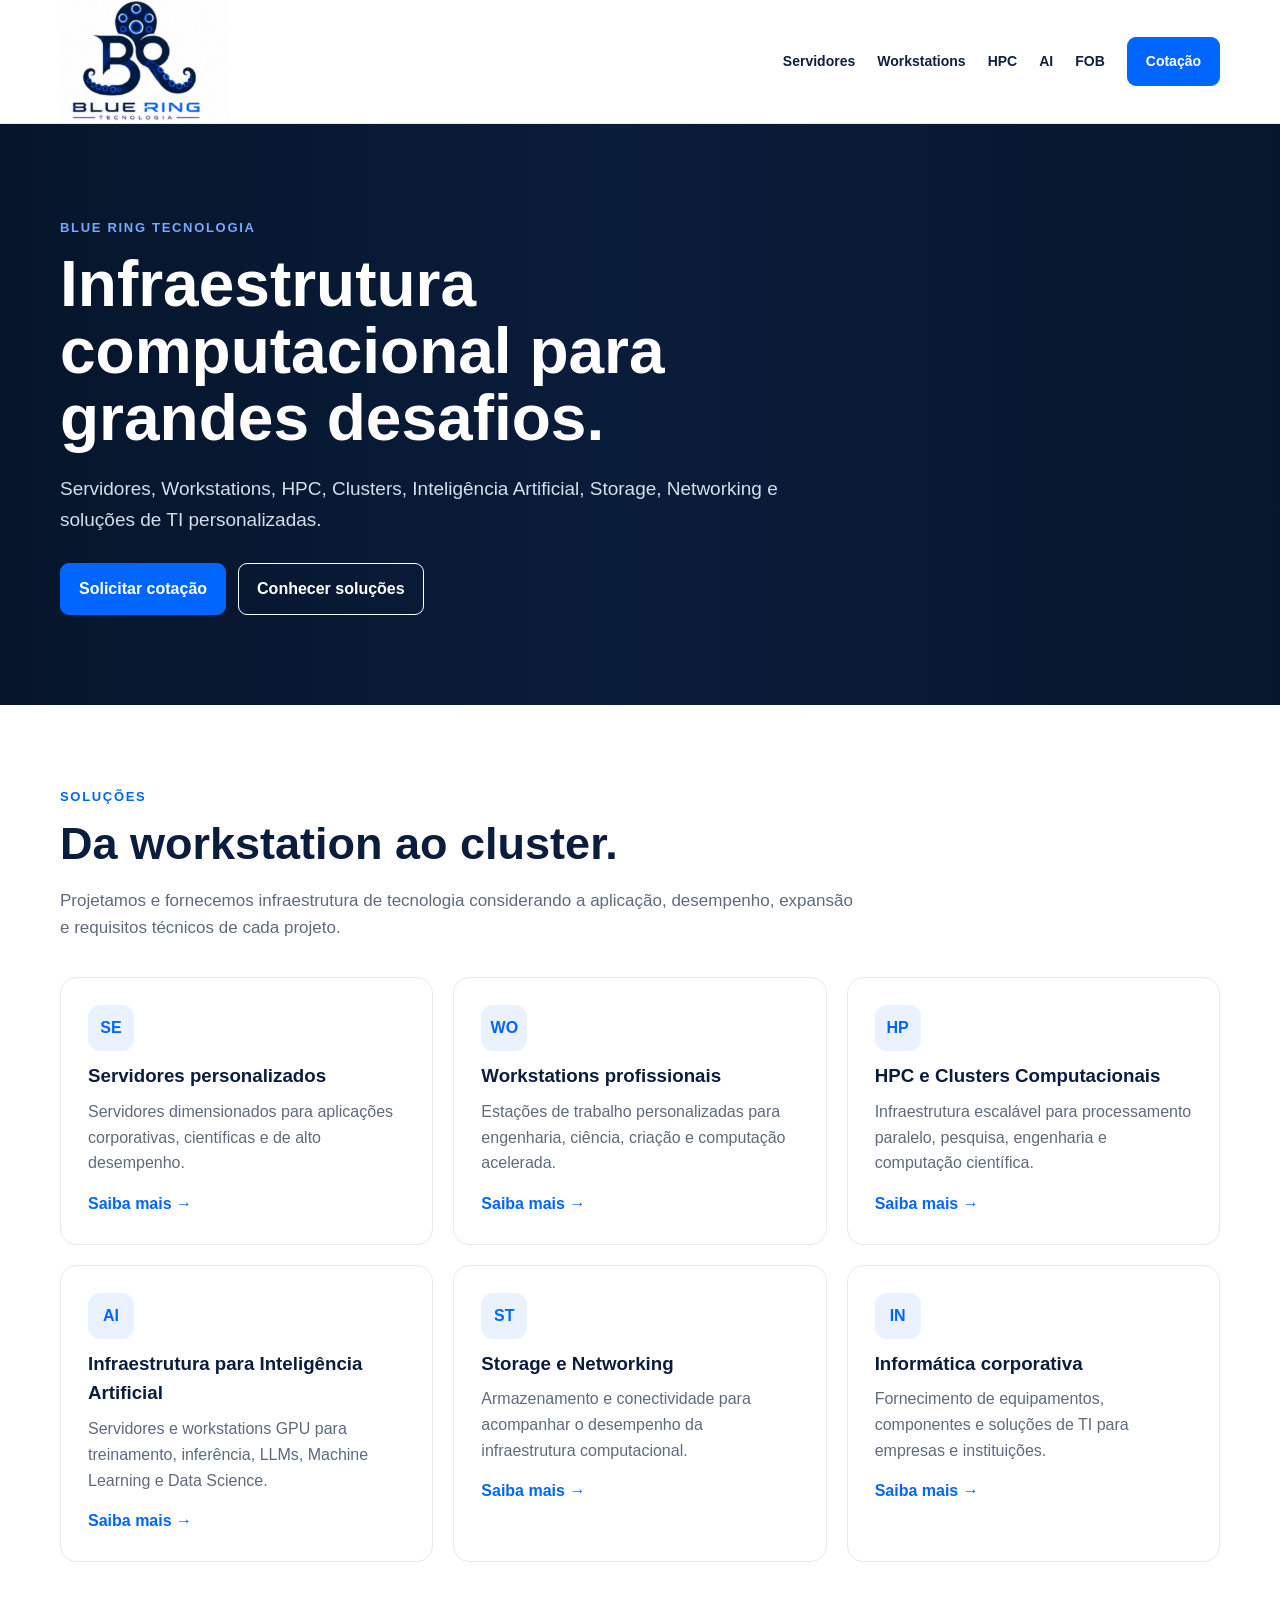
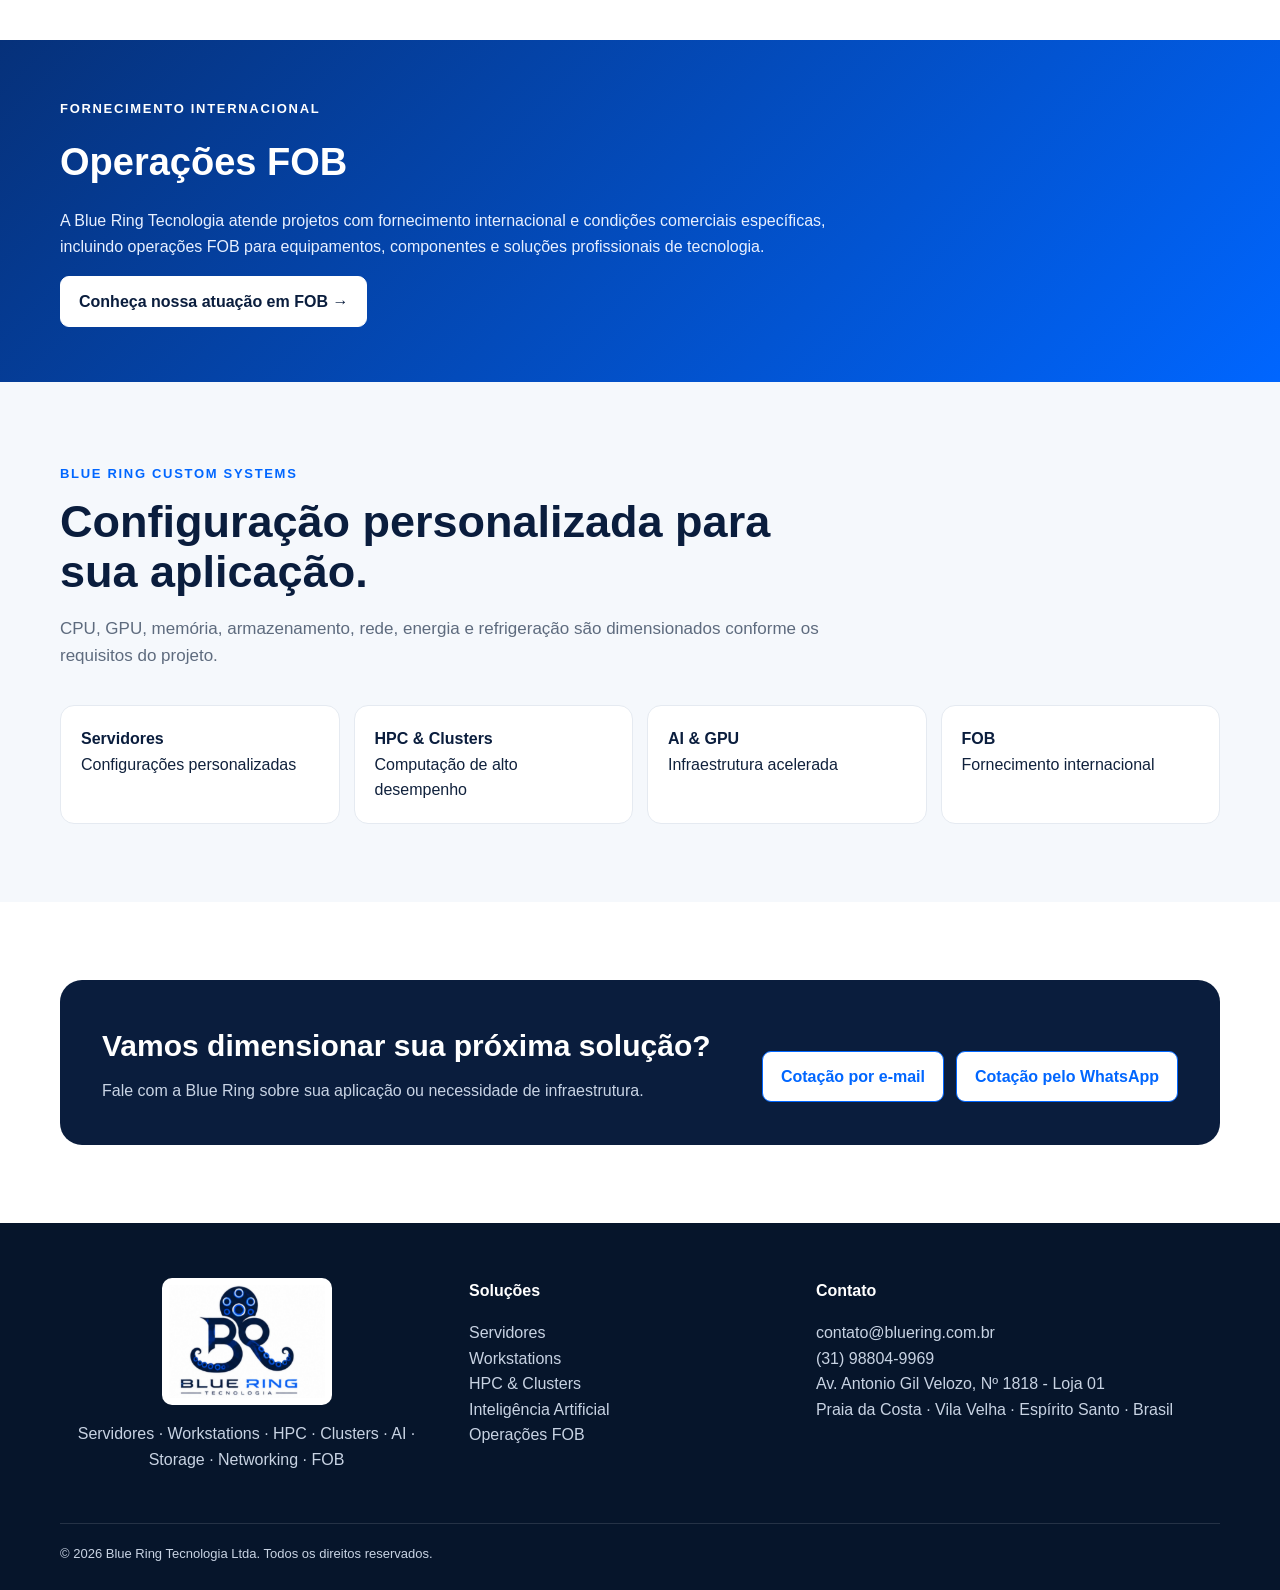
==== commit 4cdd2133: "up formulario" ====
--- a/index.html
+++ b/index.html
@@ -1 +1 @@
-<!doctype html><html lang="pt-BR"><head><meta charset="utf-8"><meta name="viewport" content="width=device-width,initial-scale=1"><title>Servidores, Workstations, HPC, AI e FOB | Blue Ring Tecnologia</title><meta name="description" content="Blue Ring Tecnologia: servidores, workstations, HPC, clusters, infraestrutura para inteligência artificial, storage, networking, informática e operações FOB."><link rel="canonical" href="https://bluering.com.br/"><link rel="stylesheet" href="./style.css"></head><body><nav class="nav"><div class="wrap navin"><a class="brand" href="./"><img src="./BlueRing_Premium_4096.png" alt="Blue Ring Tecnologia"></a><div class="links"><a href="./servidores/">Servidores</a><a href="./workstations/">Workstations</a><a href="./hpc-clusters/">HPC</a><a href="./inteligencia-artificial/">AI</a><a href="./fornecimento-fob/">FOB</a><a class="btn primary" href="./contato/">Cotação</a></div><button class="menu" aria-label="Abrir menu" onclick="document.querySelector('.mobile').classList.toggle('open')">☰</button><div class="mobile"><a href="./servidores/">Servidores</a><a href="./workstations/">Workstations</a><a href="./hpc-clusters/">HPC & Clusters</a><a href="./inteligencia-artificial/">Inteligência Artificial</a><a href="./storage-networking/">Storage & Networking</a><a href="./fornecimento-fob/">Operações FOB</a><a href="./contato/">Contato / Cotação</a></div></div></nav><header class="hero hero-video"><video class="hero-bg-video" autoplay muted loop playsinline preload="metadata" aria-hidden="true"><source src="./server-rack-hero.mp4" type="video/mp4"></video><div class="hero-overlay"></div><div class="wrap grid2 hero-content"><div><span class="eyebrow">Blue Ring Tecnologia</span><h1>Infraestrutura computacional para grandes desafios.</h1><p>Servidores, Workstations, HPC, Clusters, Inteligência Artificial, Storage, Networking e soluções de TI personalizadas.</p><div class="actions"><a class="btn primary" href="./contato/">Solicitar cotação</a><a class="btn" style="border-color:#fff;color:#fff;background:transparent" href="./hpc-clusters/">Conhecer soluções</a></div></div><div class="hero-logo"><img src="./BlueRing_Premium_4096.png" alt="Blue Ring Tecnologia"></div></div></header><section class="section"><div class="wrap"><div class="head"><span class="eyebrow">Soluções</span><h2>Da workstation ao cluster.</h2><p>Projetamos e fornecemos infraestrutura de tecnologia considerando a aplicação, desempenho, expansão e requisitos técnicos de cada projeto.</p></div><div class="cards"><article class="card"><div class="icon">SE</div><h3>Servidores personalizados</h3><p>Servidores dimensionados para aplicações corporativas, científicas e de alto desempenho.</p><a class="more" href="./servidores/">Saiba mais →</a></article><article class="card"><div class="icon">WO</div><h3>Workstations profissionais</h3><p>Estações de trabalho personalizadas para engenharia, ciência, criação e computação acelerada.</p><a class="more" href="./workstations/">Saiba mais →</a></article><article class="card"><div class="icon">HP</div><h3>HPC e Clusters Computacionais</h3><p>Infraestrutura escalável para processamento paralelo, pesquisa, engenharia e computação científica.</p><a class="more" href="./hpc-clusters/">Saiba mais →</a></article><article class="card"><div class="icon">AI</div><h3>Infraestrutura para Inteligência Artificial</h3><p>Servidores e workstations GPU para treinamento, inferência, LLMs, Machine Learning e Data Science.</p><a class="more" href="./inteligencia-artificial/">Saiba mais →</a></article><article class="card"><div class="icon">ST</div><h3>Storage e Networking</h3><p>Armazenamento e conectividade para acompanhar o desempenho da infraestrutura computacional.</p><a class="more" href="./storage-networking/">Saiba mais →</a></article><article class="card"><div class="icon">IN</div><h3>Informática corporativa</h3><p>Fornecimento de equipamentos, componentes e soluções de TI para empresas e instituições.</p><a class="more" href="./informatica-corporativa/">Saiba mais →</a></article></div></div></section><section class="fob-band"><div class="wrap"><span class="eyebrow" style="color:#fff">Fornecimento internacional</span><h2>Operações FOB</h2><p>A Blue Ring Tecnologia atende projetos com fornecimento internacional e condições comerciais específicas, incluindo operações FOB para equipamentos, componentes e soluções profissionais de tecnologia.</p><a class="btn" href="./fornecimento-fob/">Conheça nossa atuação em FOB →</a></div></section><section class="section soft"><div class="wrap"><div class="head"><span class="eyebrow">Blue Ring Custom Systems</span><h2>Configuração personalizada para sua aplicação.</h2><p>CPU, GPU, memória, armazenamento, rede, energia e refrigeração são dimensionados conforme os requisitos do projeto.</p></div><div class="facts"><div class="fact"><b>Servidores</b><span>Configurações personalizadas</span></div><div class="fact"><b>HPC & Clusters</b><span>Computação de alto desempenho</span></div><div class="fact"><b>AI & GPU</b><span>Infraestrutura acelerada</span></div><div class="fact"><b>FOB</b><span>Fornecimento internacional</span></div></div></div></section><section class="section"><div class="wrap"><div class="cta"><div><h2>Vamos dimensionar sua próxima solução?</h2><p>Fale com a Blue Ring sobre sua aplicação ou necessidade de infraestrutura.</p></div><div class="actions"><a class="btn" href="mailto:contato@bluering.com.br?subject=Solicitação de Cotação - Blue Ring Tecnologia">Cotação por e-mail</a><a class="btn" href="https://wa.me/5531988049969?text=Olá%2C%20Blue%20Ring%20Tecnologia!%20Gostaria%20de%20solicitar%20uma%20cotação." target="_blank">Cotação pelo WhatsApp</a></div></div></div></section><footer><div class="wrap"><div class="foot"><div><a href="./"><img src="./BlueRing_Premium_4096.png" alt="Blue Ring Tecnologia"></a><p>Servidores · Workstations · HPC · Clusters · AI · Storage · Networking · FOB</p></div><div><strong>Soluções</strong><p><a href="./servidores/">Servidores</a><br><a href="./workstations/">Workstations</a><br><a href="./hpc-clusters/">HPC & Clusters</a><br><a href="./inteligencia-artificial/">Inteligência Artificial</a><br><a href="./fornecimento-fob/">Operações FOB</a></p></div><div><strong>Contato</strong><p><a href="mailto:contato@bluering.com.br">contato@bluering.com.br</a><br><a href="https://wa.me/5531988049969">(31) 98804-9969</a><br>Av. Antonio Gil Velozo, Nº 1818 - Loja 01<br>Praia da Costa · Vila Velha · Espírito Santo · Brasil</p></div></div><div class="copyright">© 2026 Blue Ring Tecnologia Ltda. Todos os direitos reservados.</div></div></footer></body></html>+<!doctype html><html lang="pt-BR"><head><meta charset="utf-8"><meta name="viewport" content="width=device-width,initial-scale=1"><title>Servidores, Workstations, HPC, AI e FOB | Blue Ring Tecnologia</title><meta name="description" content="Blue Ring Tecnologia: servidores, workstations, HPC, clusters, infraestrutura para inteligência artificial, storage, networking, informática e operações FOB."><link rel="canonical" href="https://bluering.com.br/"><link rel="stylesheet" href="./style.css"></head><body><nav class="nav"><div class="wrap navin"><a class="brand" href="./"><img src="./BlueRing_Premium_4096.png" alt="Blue Ring Tecnologia"></a><div class="links"><a href="./servidores/">Servidores</a><a href="./workstations/">Workstations</a><a href="./hpc-clusters/">HPC</a><a href="./inteligencia-artificial/">AI</a><a href="./fornecimento-fob/">FOB</a><a class="btn primary" href="./contato/">Cotação</a></div><button class="menu" aria-label="Abrir menu" onclick="document.querySelector('.mobile').classList.toggle('open')">☰</button><div class="mobile"><a href="./servidores/">Servidores</a><a href="./workstations/">Workstations</a><a href="./hpc-clusters/">HPC & Clusters</a><a href="./inteligencia-artificial/">Inteligência Artificial</a><a href="./storage-networking/">Storage & Networking</a><a href="./fornecimento-fob/">Operações FOB</a><a href="./contato/">Contato / Cotação</a></div></div></nav><header class="hero hero-video"><video class="hero-bg-video" autoplay muted loop playsinline preload="metadata" aria-hidden="true"><source src="./server-rack-hero.mp4" type="video/mp4"></video><div class="hero-overlay"></div><div class="wrap hero-content"><div class="hero-copy"><span class="eyebrow">Blue Ring Tecnologia</span><h1>Infraestrutura computacional para grandes desafios.</h1><p>Servidores, Workstations, HPC, Clusters, Inteligência Artificial, Storage, Networking e soluções de TI personalizadas.</p><div class="actions"><a class="btn primary" href="./contato/">Solicitar cotação</a><a class="btn" style="border-color:#fff;color:#fff;background:transparent" href="./hpc-clusters/">Conhecer soluções</a></div></div></div></header><section class="section"><div class="wrap"><div class="head"><span class="eyebrow">Soluções</span><h2>Da workstation ao cluster.</h2><p>Projetamos e fornecemos infraestrutura de tecnologia considerando a aplicação, desempenho, expansão e requisitos técnicos de cada projeto.</p></div><div class="cards"><article class="card"><div class="icon">SE</div><h3>Servidores personalizados</h3><p>Servidores dimensionados para aplicações corporativas, científicas e de alto desempenho.</p><a class="more" href="./servidores/">Saiba mais →</a></article><article class="card"><div class="icon">WO</div><h3>Workstations profissionais</h3><p>Estações de trabalho personalizadas para engenharia, ciência, criação e computação acelerada.</p><a class="more" href="./workstations/">Saiba mais →</a></article><article class="card"><div class="icon">HP</div><h3>HPC e Clusters Computacionais</h3><p>Infraestrutura escalável para processamento paralelo, pesquisa, engenharia e computação científica.</p><a class="more" href="./hpc-clusters/">Saiba mais →</a></article><article class="card"><div class="icon">AI</div><h3>Infraestrutura para Inteligência Artificial</h3><p>Servidores e workstations GPU para treinamento, inferência, LLMs, Machine Learning e Data Science.</p><a class="more" href="./inteligencia-artificial/">Saiba mais →</a></article><article class="card"><div class="icon">ST</div><h3>Storage e Networking</h3><p>Armazenamento e conectividade para acompanhar o desempenho da infraestrutura computacional.</p><a class="more" href="./storage-networking/">Saiba mais →</a></article><article class="card"><div class="icon">IN</div><h3>Informática corporativa</h3><p>Fornecimento de equipamentos, componentes e soluções de TI para empresas e instituições.</p><a class="more" href="./informatica-corporativa/">Saiba mais →</a></article></div></div></section><section class="fob-band"><div class="wrap"><span class="eyebrow" style="color:#fff">Fornecimento internacional</span><h2>Operações FOB</h2><p>A Blue Ring Tecnologia atende projetos com fornecimento internacional e condições comerciais específicas, incluindo operações FOB para equipamentos, componentes e soluções profissionais de tecnologia.</p><a class="btn" href="./fornecimento-fob/">Conheça nossa atuação em FOB →</a></div></section><section class="section soft"><div class="wrap"><div class="head"><span class="eyebrow">Blue Ring Custom Systems</span><h2>Configuração personalizada para sua aplicação.</h2><p>CPU, GPU, memória, armazenamento, rede, energia e refrigeração são dimensionados conforme os requisitos do projeto.</p></div><div class="facts"><div class="fact"><b>Servidores</b><span>Configurações personalizadas</span></div><div class="fact"><b>HPC & Clusters</b><span>Computação de alto desempenho</span></div><div class="fact"><b>AI & GPU</b><span>Infraestrutura acelerada</span></div><div class="fact"><b>FOB</b><span>Fornecimento internacional</span></div></div></div></section><section class="section"><div class="wrap"><div class="cta"><div><h2>Vamos dimensionar sua próxima solução?</h2><p>Fale com a Blue Ring sobre sua aplicação ou necessidade de infraestrutura.</p></div><div class="actions"><a class="btn" href="./contato/#cotacao">Cotação por e-mail</a><a class="btn" href="https://wa.me/5531988049969?text=Olá%2C%20Blue%20Ring%20Tecnologia!%20Gostaria%20de%20solicitar%20uma%20cotação." target="_blank">Cotação pelo WhatsApp</a></div></div></div></section><footer><div class="wrap"><div class="foot"><div><a href="./"><img src="./BlueRing_Premium_4096.png" alt="Blue Ring Tecnologia"></a><p>Servidores · Workstations · HPC · Clusters · AI · Storage · Networking · FOB</p></div><div><strong>Soluções</strong><p><a href="./servidores/">Servidores</a><br><a href="./workstations/">Workstations</a><br><a href="./hpc-clusters/">HPC & Clusters</a><br><a href="./inteligencia-artificial/">Inteligência Artificial</a><br><a href="./fornecimento-fob/">Operações FOB</a></p></div><div><strong>Contato</strong><p><a href="mailto:contato@bluering.com.br">contato@bluering.com.br</a><br><a href="https://wa.me/5531988049969">(31) 98804-9969</a><br>Av. Antonio Gil Velozo, Nº 1818 - Loja 01<br>Praia da Costa · Vila Velha · Espírito Santo · Brasil</p></div></div><div class="copyright">© 2026 Blue Ring Tecnologia Ltda. Todos os direitos reservados.</div></div></footer></body></html>
--- a/style.css
+++ b/style.css
@@ -11,3 +11,20 @@
 .foot>div:first-child>a{display:flex;justify-content:center}
 .foot>div:first-child img{display:block;margin:0 auto}
 @media(max-width:700px){.hero-bg-video{display:none}.hero-video{background:linear-gradient(135deg,#07182f,#0a2b5c)}}
+
+/* Hero refinado: marca apenas no cabeçalho/rodapé */
+.hero-content{position:relative;z-index:2}
+.hero-copy{max-width:780px}
+.hero-video .hero-content{display:block}
+/* Formulário de cotação */
+.quote-form{margin-top:28px;padding:28px;border:1px solid #dbe3ef;border-radius:18px;background:#fff;box-shadow:0 12px 34px rgba(10,29,61,.07)}
+.quote-form label{display:block;margin-bottom:18px;font-weight:700;color:#0A1D3D}
+.quote-form label span{color:#0066FF}
+.quote-form input,.quote-form textarea{box-sizing:border-box;width:100%;margin-top:8px;border:1px solid #cbd5e1;border-radius:10px;padding:13px 14px;font:inherit;color:#0A1D3D;background:#fff;outline:none;transition:border-color .2s,box-shadow .2s}
+.quote-form textarea{resize:vertical;min-height:150px}
+.quote-form input:focus,.quote-form textarea:focus{border-color:#0066FF;box-shadow:0 0 0 3px rgba(0,102,255,.12)}
+.form-grid{display:grid;grid-template-columns:1fr 1fr;gap:16px}
+.form-note{font-size:.86rem;color:#64748b;margin:12px 0 0}
+.form-trap{position:absolute!important;left:-9999px!important;width:1px!important;height:1px!important;opacity:0!important}
+.contact-direct{margin-top:34px;padding-top:26px;border-top:1px solid #e2e8f0}
+@media(max-width:700px){.form-grid{grid-template-columns:1fr}.quote-form{padding:20px}}
